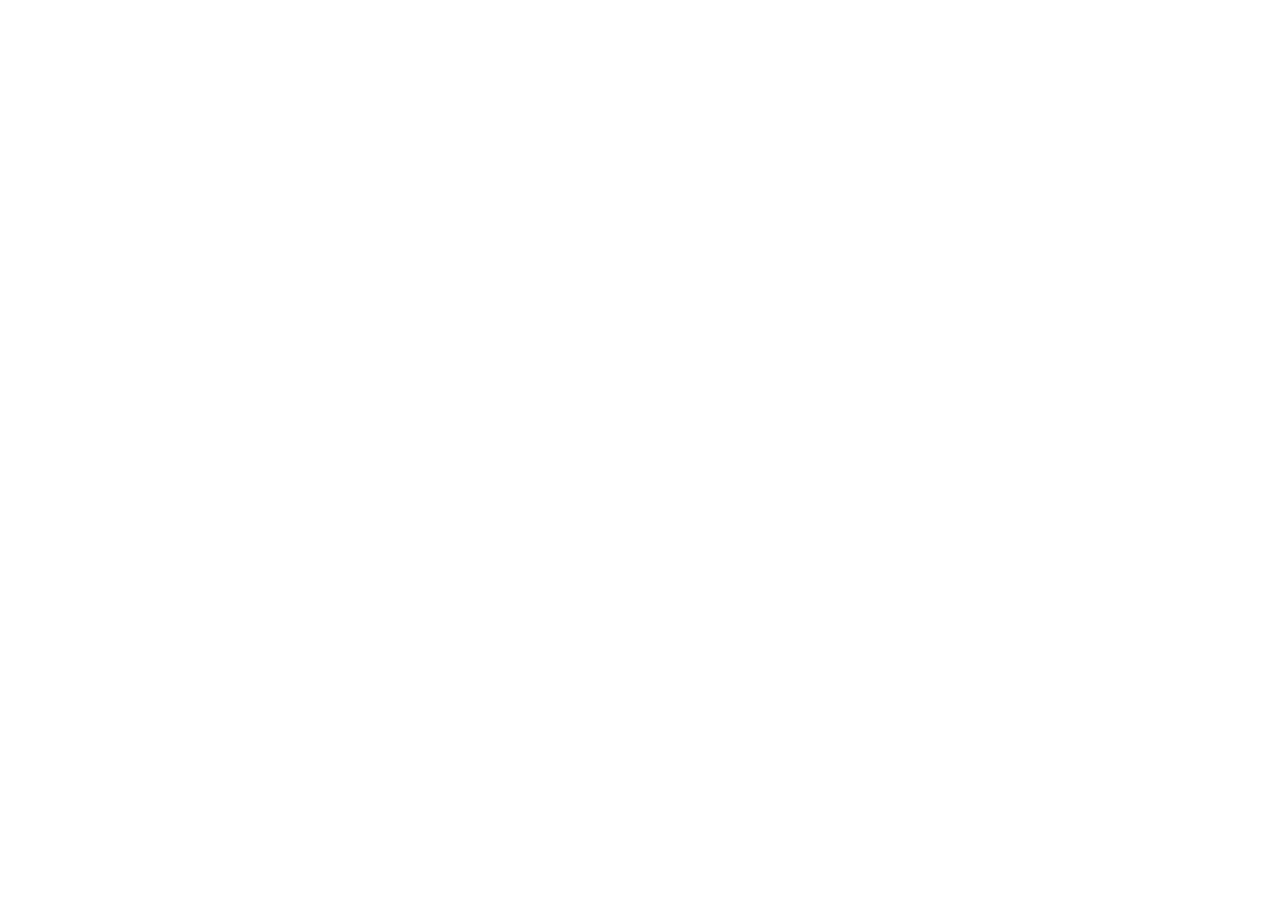
==== index.html @ 61483f07 "improve hash get" ====
<!DOCTYPE html>
<html lang="en">
  <head>
    <meta charset="UTF-8" />
    <meta name="viewport" content="width=device-width, initial-scale=1.0" />
    <title>HisWorks</title>

    <script>
      const hash = window.location.hash;

      const isSupabaseAuthRedirect =
        hash.includes("access_token=") ||
        hash.includes("error=") ||
        hash.includes("error_code=");

      if (isSupabaseAuthRedirect) {
        window.location.replace(`hisworks://confirm-email${hash}`);
      }
    </script>
  </head>

  <body>
    <p id="auth-message" hidden>Redirecting you back to the HisWorks app…</p>

    <script>
      if (
        window.location.hash.includes("access_token=") ||
        window.location.hash.includes("error=") ||
        window.location.hash.includes("error_code=")
      ) {
        document.getElementById("auth-message").hidden = false;
      }
    </script>

    <!-- Your normal homepage content stays here -->
  </body>
</html>
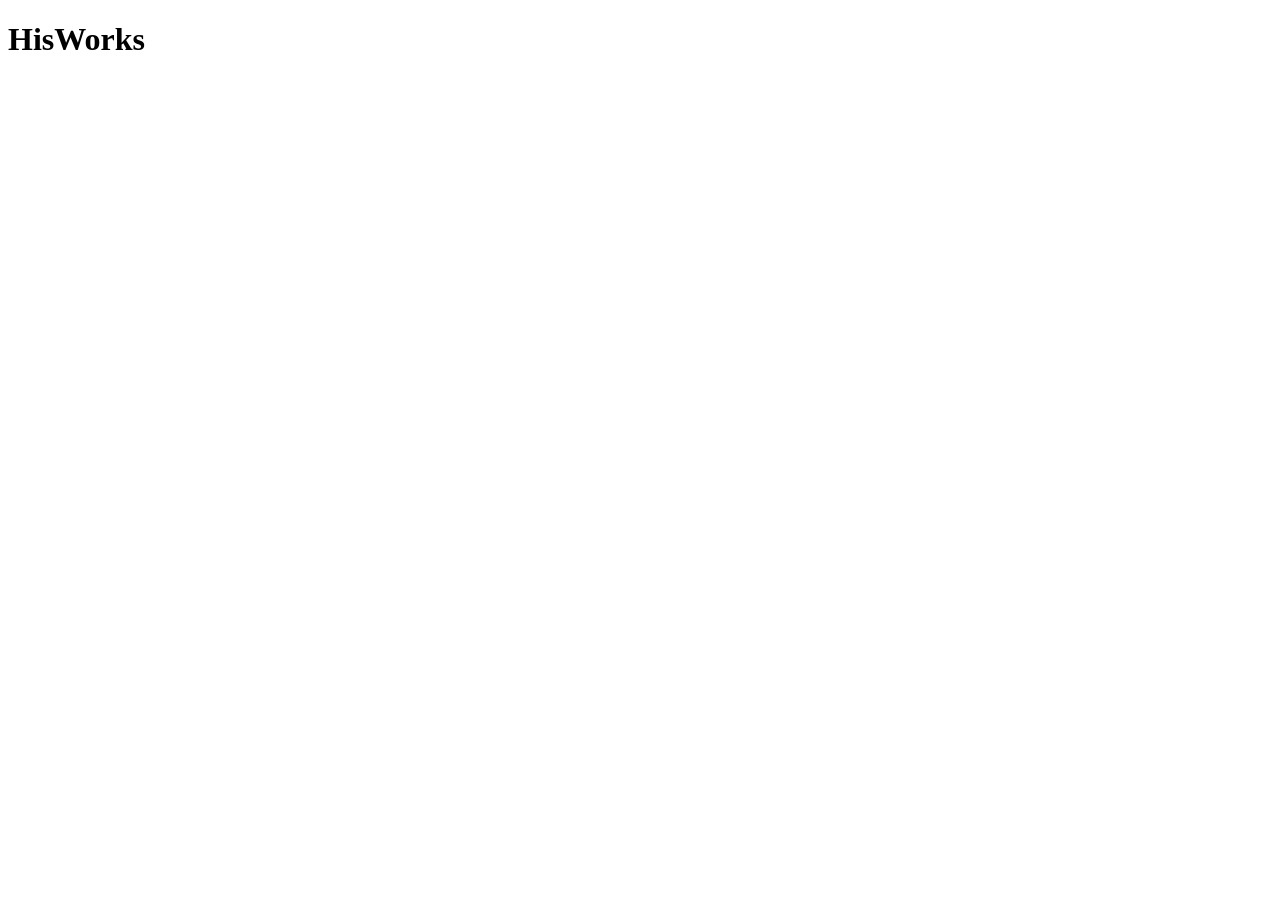
==== commit 0927a43c: "title" ====
--- a/index.html
+++ b/index.html
@@ -33,5 +33,6 @@
     </script>
 
     <!-- Your normal homepage content stays here -->
+    <h1>HisWorks</h1>
   </body>
 </html>
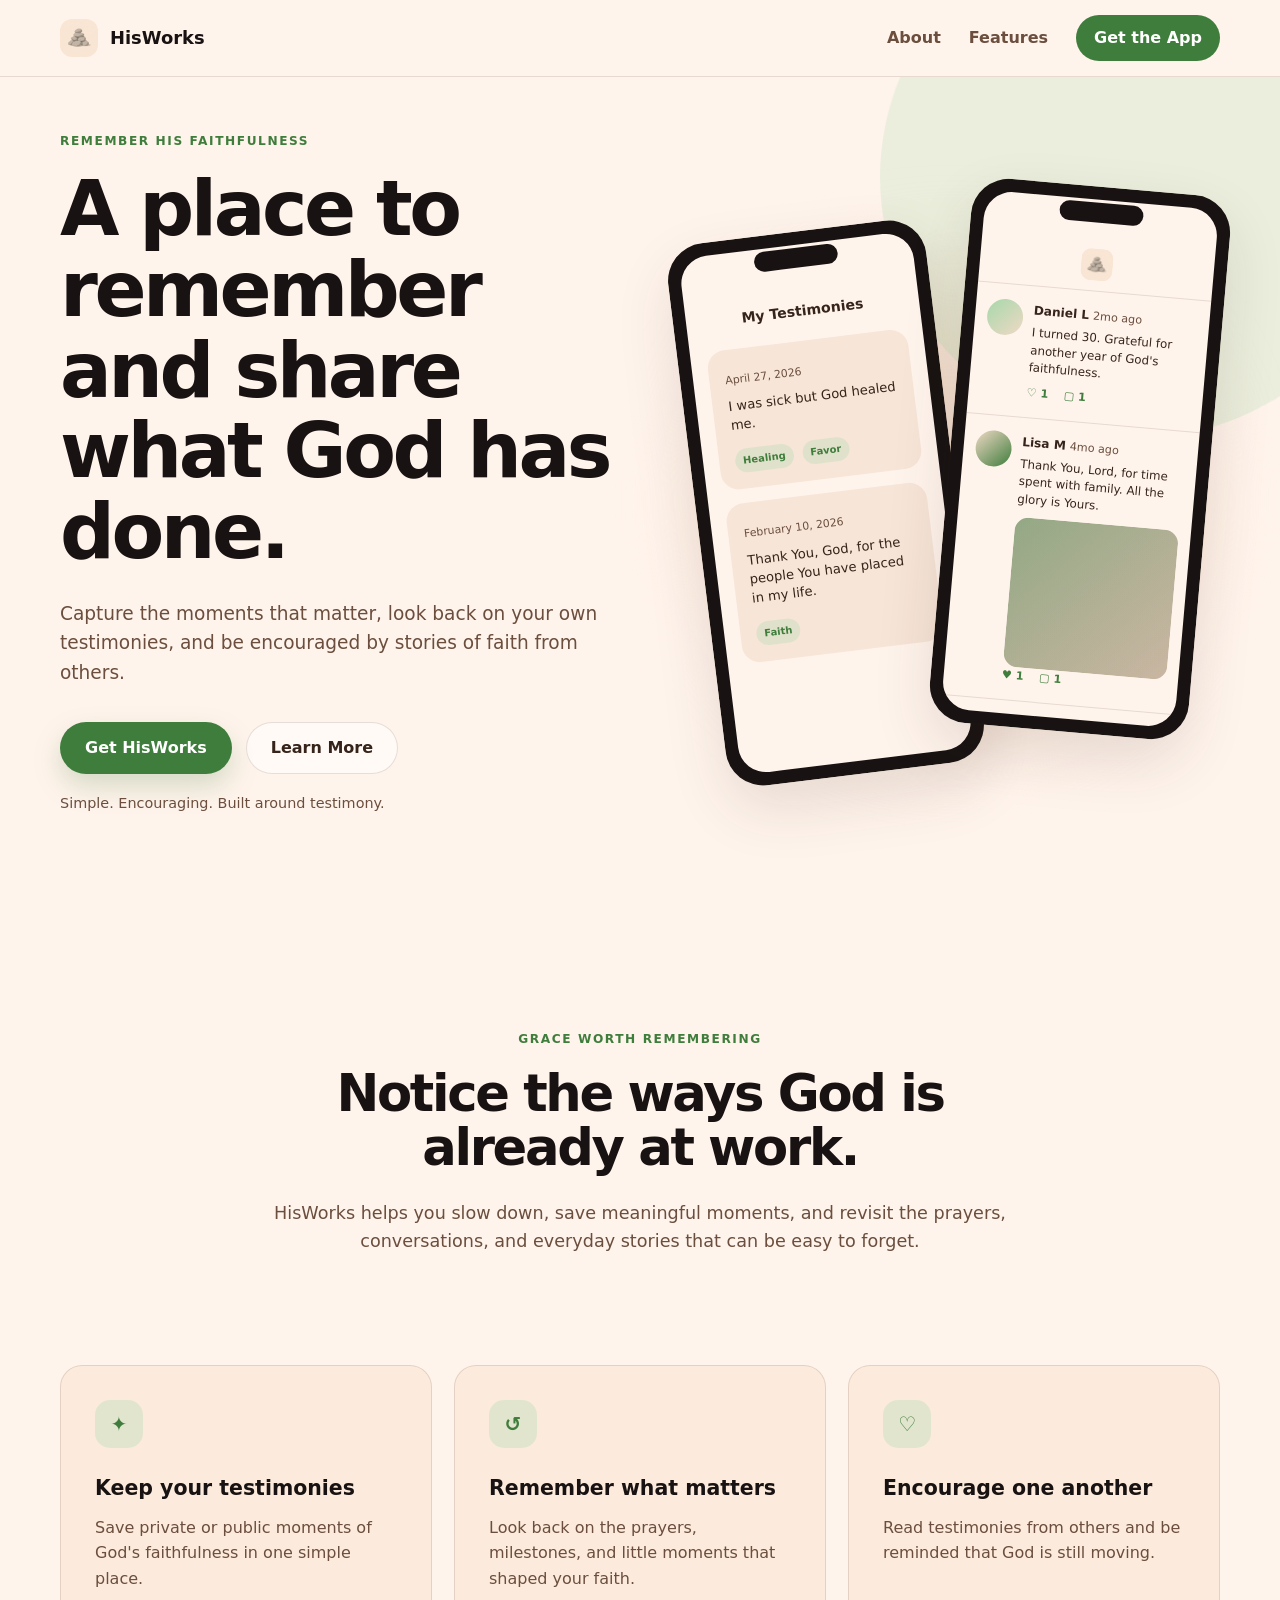
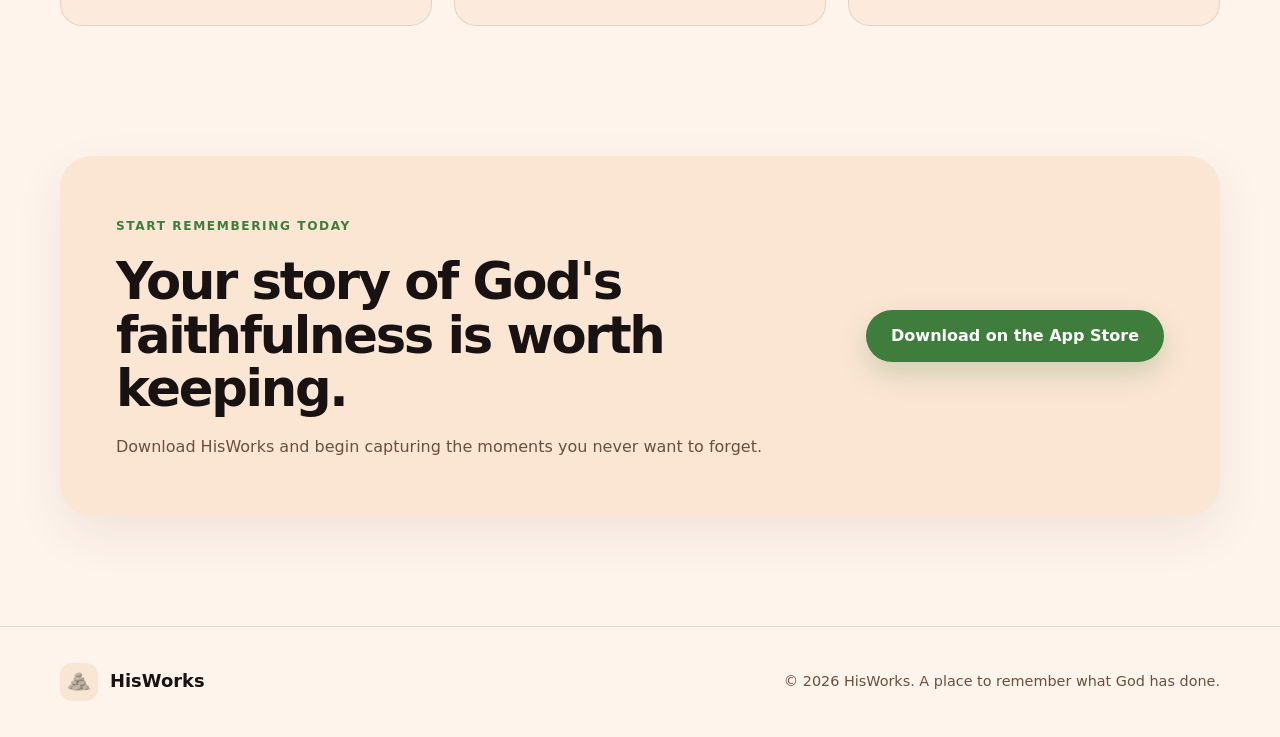
==== commit cd708683: "brand new homepage" ====
--- a/index.html
+++ b/index.html
@@ -3,6 +3,8 @@
   <head>
     <meta charset="UTF-8" />
     <meta name="viewport" content="width=device-width, initial-scale=1.0" />
+    <link rel="icon" href="/assets/favicon.ico" type="image/x-icon" />
+    <link rel="stylesheet" type="text/css" href="style.css" />
     <title>HisWorks</title>
 
     <script>
@@ -32,7 +34,183 @@
       }
     </script>
 
-    <!-- Your normal homepage content stays here -->
-    <h1>HisWorks</h1>
+    <header class="site-header">
+      <div class="container header-inner">
+        <a class="brand" href="#" aria-label="HisWorks home">
+          <img
+            class="brand-logo"
+            src="assets/icon2-1024x1024.png"
+            alt="HisWorks logo, an altar of rocks"
+          />
+          <span>HisWorks</span>
+        </a>
+        <nav class="site-nav" aria-label="Main navigation">
+          <a href="#about">About</a>
+          <a href="#features">Features</a>
+          <a
+            class="nav-button"
+            href="https://apps.apple.com/us/app/prayer-journal-hisworks/id6754654556"
+            >Get the App</a
+          >
+        </nav>
+      </div>
+    </header>
+
+    <main>
+      <section class="hero">
+        <div class="container hero-grid">
+          <div class="hero-copy">
+            <span class="eyebrow">Remember His faithfulness</span>
+            <h1>A place to remember and share what God has done.</h1>
+            <p>
+              Capture the moments that matter, look back on your own
+              testimonies, and be encouraged by stories of faith from others.
+            </p>
+            <div class="hero-actions">
+              <a
+                class="button button-primary"
+                href="https://apps.apple.com/us/app/prayer-journal-hisworks/id6754654556"
+                >Get HisWorks</a
+              >
+              <a class="button button-secondary" href="#about">Learn More</a>
+            </div>
+            <p class="hero-note">
+              Simple. Encouraging. Built around testimony.
+            </p>
+          </div>
+
+          <div class="hero-visual" aria-label="HisWorks app preview">
+            <div class="phone phone-back">
+              <div class="phone-screen soft-screen">
+                <div class="mini-heading">My Testimonies</div>
+                <div class="mini-card">
+                  <span class="mini-date">April 27, 2026</span>
+                  <p>I was sick but God healed me.</p>
+                  <span class="mini-tag">Healing</span>
+                  <span class="mini-tag">Favor</span>
+                </div>
+                <div class="mini-card">
+                  <span class="mini-date">February 10, 2026</span>
+                  <p>
+                    Thank You, God, for the people You have placed in my life.
+                  </p>
+                  <span class="mini-tag">Faith</span>
+                </div>
+              </div>
+            </div>
+
+            <div class="phone phone-front">
+              <div class="phone-screen">
+                <div class="feed-mark">
+                  <img
+                    src="assets/icon2-1024x1024.png"
+                    alt="HisWorks logo, an altar of rocks"
+                  />
+                </div>
+                <div class="feed-post">
+                  <div class="avatar"></div>
+                  <div>
+                    <strong>Daniel L</strong><span>2mo ago</span>
+                    <p>
+                      I turned 30. Grateful for another year of God's
+                      faithfulness.
+                    </p>
+                    <div class="post-actions">♡ 1 &nbsp;&nbsp; ▢ 1</div>
+                  </div>
+                </div>
+                <div class="feed-post">
+                  <div class="avatar avatar-two"></div>
+                  <div>
+                    <strong>Lisa M</strong><span>4mo ago</span>
+                    <p>
+                      Thank You, Lord, for time spent with family. All the glory
+                      is Yours.
+                    </p>
+                    <div class="photo-placeholder"></div>
+                    <div class="post-actions">♥ 1 &nbsp;&nbsp; ▢ 1</div>
+                  </div>
+                </div>
+              </div>
+            </div>
+
+            <div class="hero-glow"></div>
+          </div>
+        </div>
+      </section>
+
+      <section class="section" id="about">
+        <div class="container narrow">
+          <span class="eyebrow">Grace worth remembering</span>
+          <h2>Notice the ways God is already at work.</h2>
+          <p class="section-intro">
+            HisWorks helps you slow down, save meaningful moments, and revisit
+            the prayers, conversations, and everyday stories that can be easy to
+            forget.
+          </p>
+        </div>
+      </section>
+
+      <section class="section feature-section" id="features">
+        <div class="container">
+          <div class="feature-grid">
+            <article class="feature-card">
+              <div class="feature-icon">✦</div>
+              <h3>Keep your testimonies</h3>
+              <p>
+                Save private or public moments of God's faithfulness in one
+                simple place.
+              </p>
+            </article>
+            <article class="feature-card">
+              <div class="feature-icon">↺</div>
+              <h3>Remember what matters</h3>
+              <p>
+                Look back on the prayers, milestones, and little moments that
+                shaped your faith.
+              </p>
+            </article>
+            <article class="feature-card">
+              <div class="feature-icon">♡</div>
+              <h3>Encourage one another</h3>
+              <p>
+                Read testimonies from others and be reminded that God is still
+                moving.
+              </p>
+            </article>
+          </div>
+        </div>
+      </section>
+
+      <section class="cta-section" id="download">
+        <div class="container cta-card">
+          <div>
+            <span class="eyebrow">Start remembering today</span>
+            <h2>Your story of God's faithfulness is worth keeping.</h2>
+            <p>
+              Download HisWorks and begin capturing the moments you never want
+              to forget.
+            </p>
+          </div>
+          <a
+            class="button button-primary"
+            href="https://apps.apple.com/us/app/prayer-journal-hisworks/id6754654556"
+            >Download on the App Store</a
+          >
+        </div>
+      </section>
+    </main>
+    <footer class="site-footer">
+      <div class="container footer-inner">
+        <a class="brand" href="#">
+          <img
+            class="brand-logo"
+            src="assets/icon2-1024x1024.png"
+            alt="HisWorks logo, an altar of rocks"
+          />
+          <span>HisWorks</span>
+        </a>
+        <p>© 2026 HisWorks. A place to remember what God has done.</p>
+      </div>
+    </footer>
   </body>
 </html>
--- a/style.css
+++ b/style.css
@@ -0,0 +1,518 @@
+:root {
+  --background: #fff4ec;
+  --surface: #fbe6d4;
+  --surface-soft: #efd9c5;
+  --dark: #181312;
+  --ink: #36241a;
+  --ink-muted: #6b4e3d;
+  --primary: #3f7d3c;
+  --primary-soft: #a6d8aa;
+  --logo-background: #fce7cf;
+  --white: #ffffff;
+  --border: rgba(107, 78, 61, 0.16);
+  --shadow: 0 24px 60px rgba(54, 36, 26, 0.12);
+  --container: 1160px;
+}
+
+* {
+  box-sizing: border-box;
+}
+html {
+  scroll-behavior: smooth;
+}
+body {
+  margin: 0;
+  font-family: Inter, ui-sans-serif, system-ui, -apple-system,
+    BlinkMacSystemFont, "Segoe UI", sans-serif;
+  color: var(--ink);
+  background: var(--background);
+  line-height: 1.6;
+}
+img {
+  display: block;
+  max-width: 100%;
+}
+a {
+  color: inherit;
+  text-decoration: none;
+}
+.container {
+  width: min(calc(100% - 40px), var(--container));
+  margin: 0 auto;
+}
+.narrow {
+  max-width: 760px;
+  text-align: center;
+}
+
+.site-header {
+  position: sticky;
+  top: 0;
+  z-index: 20;
+  background: rgba(255, 244, 236, 0.88);
+  border-bottom: 1px solid var(--border);
+  backdrop-filter: blur(16px);
+}
+.header-inner {
+  min-height: 76px;
+  display: flex;
+  align-items: center;
+  justify-content: space-between;
+  gap: 24px;
+}
+.brand {
+  display: inline-flex;
+  align-items: center;
+  gap: 12px;
+  color: var(--dark);
+  font-size: 1.12rem;
+  font-weight: 800;
+}
+.brand-logo {
+  width: 38px;
+  height: 38px;
+  border-radius: 12px;
+  background: var(--logo-background);
+}
+.site-nav {
+  display: flex;
+  align-items: center;
+  gap: 28px;
+  color: var(--ink-muted);
+  font-weight: 650;
+}
+.site-nav a:hover {
+  color: var(--primary);
+}
+.nav-button {
+  padding: 10px 18px;
+  color: var(--white) !important;
+  background: var(--primary);
+  border-radius: 999px;
+}
+
+.hero {
+  position: relative;
+  overflow: hidden;
+  padding: 50px 0 110px;
+}
+.hero::before {
+  content: "";
+  position: absolute;
+  top: -160px;
+  right: -120px;
+  width: 520px;
+  height: 520px;
+  border-radius: 50%;
+  background: rgba(166, 216, 170, 0.22);
+
+  animation: heroFloat 12s ease-in-out infinite;
+  will-change: transform;
+}
+.hero-grid {
+  position: relative;
+  display: grid;
+  grid-template-columns: 1.02fr 0.98fr;
+  align-items: center;
+  gap: 70px;
+}
+.eyebrow {
+  display: inline-block;
+  margin-bottom: 18px;
+  color: var(--primary);
+  font-size: 0.76rem;
+  font-weight: 800;
+  letter-spacing: 0.13em;
+  text-transform: uppercase;
+}
+.hero h1,
+.section h2,
+.cta-card h2 {
+  margin: 0;
+  color: var(--dark);
+  letter-spacing: -0.045em;
+  line-height: 1.05;
+}
+.hero h1 {
+  max-width: 680px;
+  font-size: clamp(3.1rem, 6vw, 5.9rem);
+}
+.hero-copy > p {
+  max-width: 610px;
+  margin: 26px 0 0;
+  color: var(--ink-muted);
+  font-size: 1.16rem;
+}
+.hero-actions {
+  display: flex;
+  flex-wrap: wrap;
+  gap: 14px;
+  margin-top: 34px;
+}
+.button {
+  display: inline-flex;
+  min-height: 52px;
+  align-items: center;
+  justify-content: center;
+  padding: 0 24px;
+  border: 1px solid transparent;
+  border-radius: 999px;
+  font-weight: 750;
+  transition: transform 160ms ease, background 160ms ease;
+}
+.button:hover {
+  transform: translateY(-2px);
+}
+.button-primary {
+  color: var(--white);
+  background: var(--primary);
+  box-shadow: 0 12px 28px rgba(63, 125, 60, 0.22);
+}
+.button-primary:hover {
+  background: #346d32;
+}
+.button-secondary {
+  color: var(--ink);
+  background: rgba(255, 255, 255, 0.5);
+  border-color: var(--border);
+}
+.hero-note {
+  margin-top: 18px !important;
+  font-size: 0.9rem !important;
+}
+
+.hero-visual {
+  position: relative;
+  min-height: 570px;
+}
+.phone {
+  position: absolute;
+  width: 260px;
+  padding: 12px;
+  border: 1px solid rgba(54, 36, 26, 0.14);
+  border-radius: 38px;
+  background: var(--dark);
+  box-shadow: var(--shadow);
+  transition: transform 350ms cubic-bezier(0.22, 1, 0.36, 1),
+    box-shadow 350ms ease;
+}
+.phone::before {
+  content: "";
+  position: absolute;
+  top: 15px;
+  left: 50%;
+  width: 84px;
+  height: 20px;
+  border-radius: 999px;
+  background: var(--dark);
+  transform: translateX(-50%);
+  z-index: 2;
+}
+.phone-screen {
+  height: 520px;
+  overflow: hidden;
+  padding-top: 38px;
+  border-radius: 28px;
+  background: var(--background);
+}
+.phone-back {
+  top: 44px;
+  left: 10px;
+  transform: rotate(-7deg);
+}
+.phone-front {
+  top: 0;
+  right: 10px;
+  z-index: 2;
+  transform: rotate(5deg);
+}
+.hero-visual:hover .phone-back {
+  transform: translate(-20px, -4px) rotate(-10deg);
+  box-shadow: 0 30px 70px rgba(54, 36, 26, 0.18);
+}
+.hero-visual:hover .phone-front {
+  transform: translate(20px, -12px) rotate(8deg);
+  box-shadow: 0 35px 80px rgba(54, 36, 26, 0.22);
+}
+.soft-screen {
+  padding: 55px 16px 18px;
+}
+.mini-heading {
+  margin-bottom: 18px;
+  text-align: center;
+  font-size: 0.88rem;
+  font-weight: 800;
+}
+.mini-card {
+  margin-bottom: 14px;
+  padding: 16px;
+  border-radius: 18px;
+  background: rgba(239, 217, 197, 0.52);
+}
+.mini-card p {
+  margin: 6px 0 12px;
+  font-size: 0.82rem;
+  line-height: 1.45;
+}
+.mini-date {
+  color: var(--ink-muted);
+  font-size: 0.68rem;
+}
+.mini-tag {
+  display: inline-block;
+  margin: 2px 4px 0 0;
+  padding: 4px 8px;
+  color: var(--primary);
+  background: rgba(166, 216, 170, 0.28);
+  border-radius: 999px;
+  font-size: 0.62rem;
+  font-weight: 700;
+}
+.feed-mark {
+  display: grid;
+  height: 54px;
+  place-items: center;
+  border-bottom: 1px solid var(--border);
+}
+.feed-mark img {
+  width: 32px;
+  height: 32px;
+  border-radius: 10px;
+  background: var(--logo-background);
+}
+.feed-post {
+  display: grid;
+  grid-template-columns: 36px 1fr;
+  gap: 10px;
+  padding: 15px 12px;
+  border-bottom: 1px solid var(--border);
+  font-size: 0.7rem;
+}
+.feed-post strong {
+  display: inline-block;
+  margin-right: 4px;
+  font-size: 0.76rem;
+}
+.feed-post span {
+  color: var(--ink-muted);
+}
+.feed-post p {
+  margin: 4px 0 8px;
+  font-size: 0.74rem;
+  line-height: 1.45;
+}
+.avatar {
+  width: 36px;
+  height: 36px;
+  border-radius: 50%;
+  background: linear-gradient(135deg, var(--primary-soft), var(--surface-soft));
+}
+.avatar-two {
+  background: linear-gradient(135deg, var(--surface-soft), var(--primary));
+}
+.photo-placeholder {
+  height: 150px;
+  margin-top: 9px;
+  border-radius: 14px;
+  background: linear-gradient(rgba(24, 19, 18, 0.08), rgba(24, 19, 18, 0.08)),
+    linear-gradient(135deg, #9eb58f, #d9c4ae);
+}
+.post-actions {
+  color: var(--primary);
+  font-weight: 800;
+}
+.hero-glow {
+  position: absolute;
+  inset: 90px 30px 30px;
+  border-radius: 50%;
+  background: rgba(251, 230, 212, 0.9);
+  filter: blur(48px);
+  z-index: -1;
+  transition: transform 350ms ease, opacity 350ms ease;
+}
+.hero-visual:hover .hero-glow {
+  transform: scale(1.08);
+  opacity: 0.8;
+}
+.section {
+  padding: 100px 0;
+}
+.section h2,
+.cta-card h2 {
+  font-size: clamp(2.2rem, 4vw, 4rem);
+}
+.section-intro {
+  margin: 24px auto 0;
+  color: var(--ink-muted);
+  font-size: 1.1rem;
+}
+#about {
+  padding-bottom: 10px;
+}
+.feature-grid {
+  display: grid;
+  grid-template-columns: repeat(3, 1fr);
+  gap: 22px;
+}
+.feature-card {
+  padding: 34px;
+  border: 1px solid var(--border);
+  border-radius: 22px;
+  background: rgba(251, 230, 212, 0.68);
+}
+.feature-icon {
+  display: grid;
+  width: 48px;
+  height: 48px;
+  margin-bottom: 24px;
+  place-items: center;
+  color: var(--primary);
+  background: rgba(166, 216, 170, 0.3);
+  border-radius: 15px;
+  font-size: 1.25rem;
+  font-weight: 800;
+}
+.feature-card h3 {
+  margin: 0 0 10px;
+  color: var(--dark);
+  font-size: 1.28rem;
+}
+.feature-card p {
+  margin: 0;
+  color: var(--ink-muted);
+}
+
+.cta-section {
+  padding: 30px 0 110px;
+}
+.cta-card {
+  display: flex;
+  align-items: center;
+  justify-content: space-between;
+  gap: 44px;
+  padding: 56px;
+  border-radius: 32px;
+  background: var(--surface);
+  box-shadow: 0 18px 50px rgba(54, 36, 26, 0.08);
+}
+.cta-card > div {
+  max-width: 700px;
+}
+.cta-card p {
+  margin: 18px 0 0;
+  color: var(--ink-muted);
+}
+.cta-card .button {
+  flex: 0 0 auto;
+}
+.site-footer {
+  border-top: 1px solid var(--border);
+}
+.footer-inner {
+  min-height: 110px;
+  display: flex;
+  align-items: center;
+  justify-content: space-between;
+  gap: 30px;
+}
+.footer-inner p {
+  margin: 0;
+  color: var(--ink-muted);
+  font-size: 0.9rem;
+}
+
+@media (max-width: 900px) {
+  .hero {
+    padding-top: 72px;
+  }
+  .hero-grid {
+    grid-template-columns: 1fr;
+    gap: 54px;
+  }
+  .hero-copy {
+    text-align: center;
+  }
+  .hero-copy > p {
+    margin-right: auto;
+    margin-left: auto;
+  }
+  .hero-actions {
+    justify-content: center;
+  }
+  .hero-visual {
+    width: min(100%, 560px);
+    margin: 0 auto;
+  }
+  .feature-grid {
+    grid-template-columns: 1fr;
+  }
+  .cta-card {
+    align-items: flex-start;
+    flex-direction: column;
+  }
+}
+
+@media (max-width: 640px) {
+  .container {
+    width: min(calc(100% - 28px), var(--container));
+  }
+  .site-nav > a:not(.nav-button) {
+    display: none;
+  }
+  .hero {
+    padding: 58px 0 80px;
+  }
+  .hero h1 {
+    font-size: clamp(2.65rem, 14vw, 4.1rem);
+  }
+  .hero-copy > p {
+    font-size: 1rem;
+  }
+  .hero-actions {
+    flex-direction: column;
+  }
+  .button {
+    width: 100%;
+  }
+  .hero-visual {
+    min-height: 510px;
+  }
+  .phone {
+    width: 220px;
+  }
+  .phone-screen {
+    height: 450px;
+  }
+  .phone-back {
+    left: -4px;
+  }
+  .phone-front {
+    right: -4px;
+  }
+  .section {
+    padding: 76px 0;
+  }
+  .feature-card,
+  .cta-card {
+    padding: 28px;
+  }
+  .footer-inner {
+    padding: 28px 0;
+    align-items: flex-start;
+    flex-direction: column;
+  }
+}
+
+@keyframes heroFloat {
+  0% {
+    transform: translate3d(0, 0, 0) scale(1);
+  }
+
+  50% {
+    transform: translate3d(12px, 28px, 0) scale(1.04);
+  }
+
+  100% {
+    transform: translate3d(0, 0, 0) scale(1);
+  }
+}
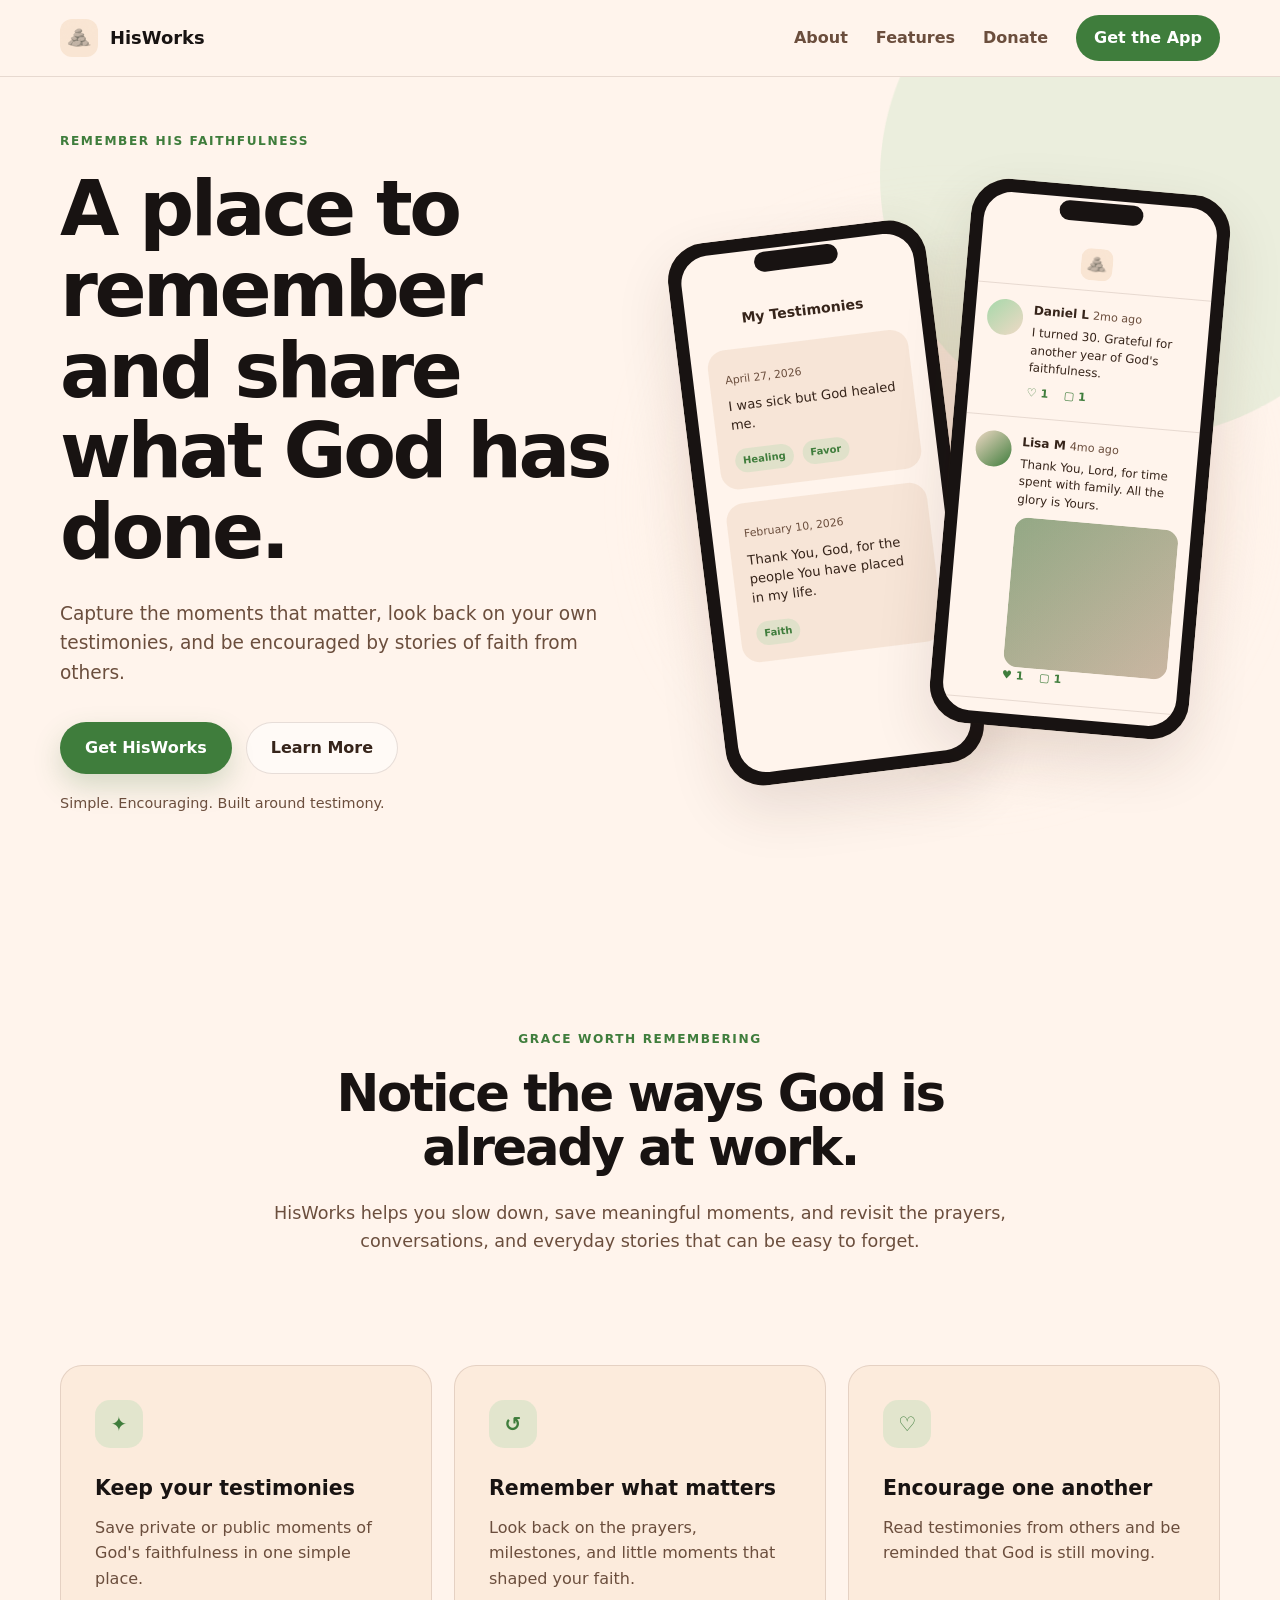
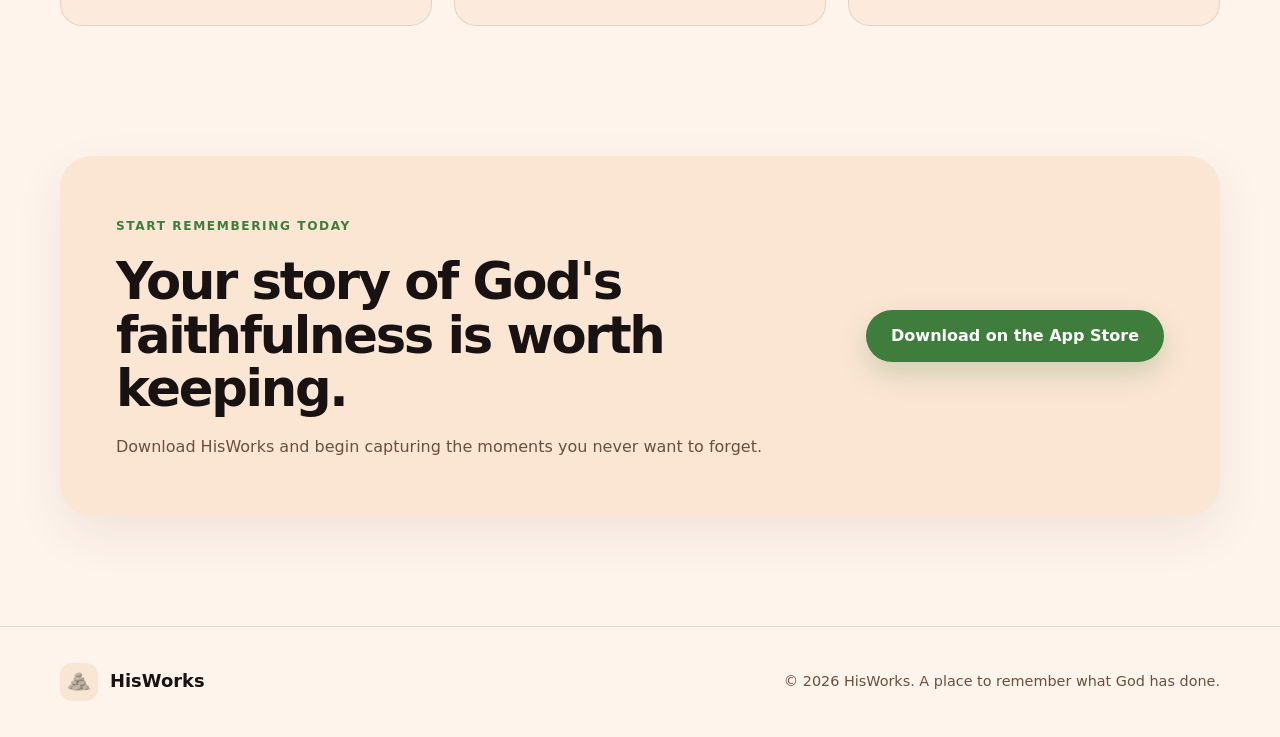
==== commit 077226a1: "donate page" ====
--- a/index.html
+++ b/index.html
@@ -3,7 +3,12 @@
   <head>
     <meta charset="UTF-8" />
     <meta name="viewport" content="width=device-width, initial-scale=1.0" />
-    <link rel="icon" href="/assets/favicon.ico" type="image/x-icon" />
+    <meta
+      name="description"
+      content="Capture the moments that matter, look back on your own
+    testimonies, and be encouraged by stories of faith from others."
+    />
+    <link rel="icon" href="assets/favicon.ico" type="image/x-icon" />
     <link rel="stylesheet" type="text/css" href="style.css" />
     <title>HisWorks</title>
 
@@ -47,6 +52,7 @@
         <nav class="site-nav" aria-label="Main navigation">
           <a href="#about">About</a>
           <a href="#features">Features</a>
+          <a href="/donate">Donate</a>
           <a
             class="nav-button"
             href="https://apps.apple.com/us/app/prayer-journal-hisworks/id6754654556"
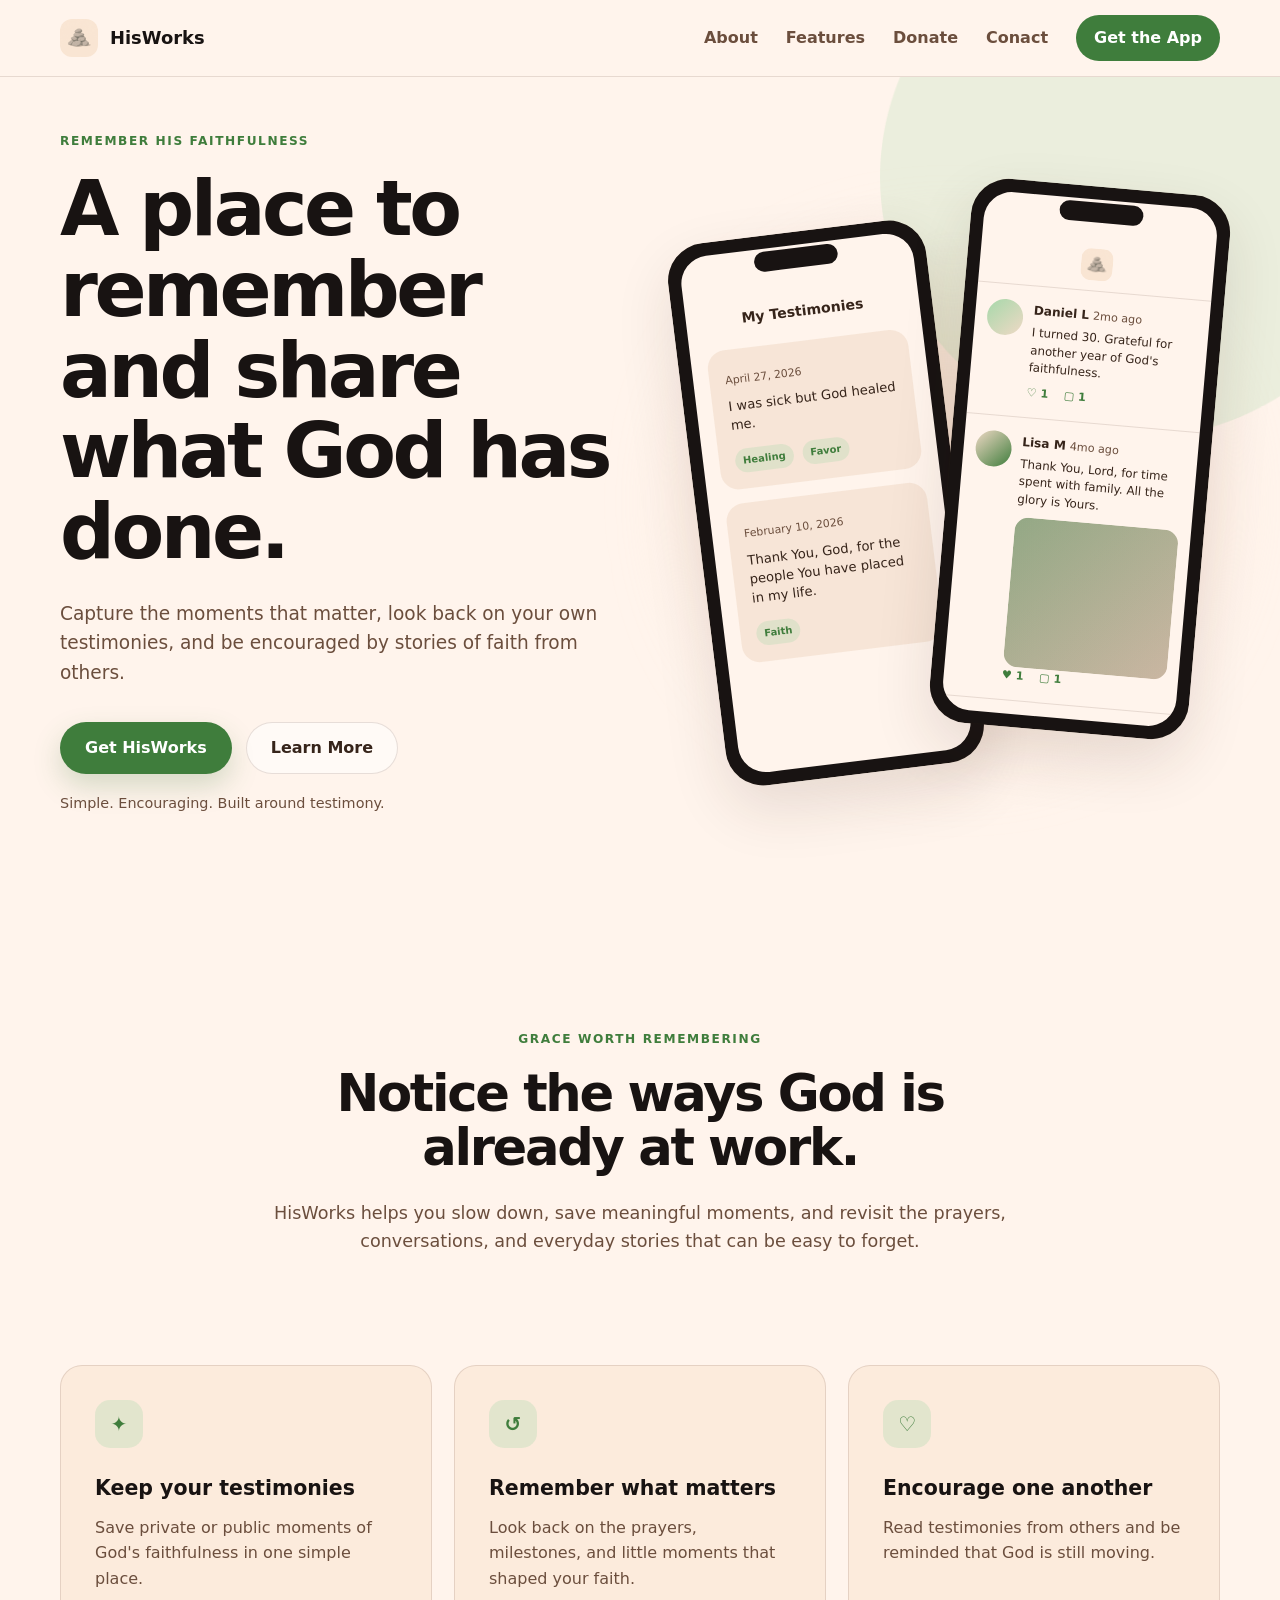
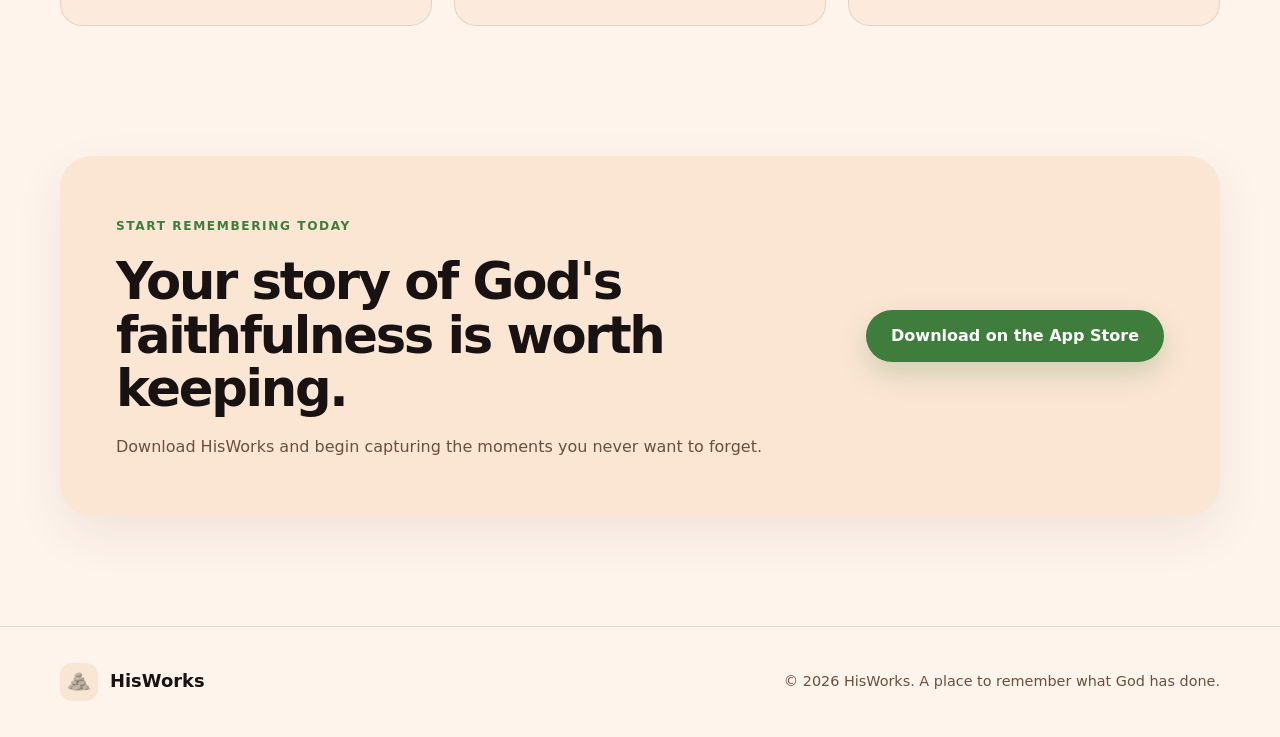
==== commit 7c49122f: "nav" ====
--- a/index.html
+++ b/index.html
@@ -9,8 +9,8 @@
     testimonies, and be encouraged by stories of faith from others."
     />
     <link rel="icon" href="assets/favicon.ico" type="image/x-icon" />
-    <link rel="stylesheet" type="text/css" href="style.css" />
-    <title>HisWorks</title>
+    <link rel="stylesheet" type="text/css" href="assets/styles/global.css" />
+    <title>HisWorks | Prayer Journal App</title>
 
     <script>
       const hash = window.location.hash;
@@ -53,6 +53,7 @@
           <a href="#about">About</a>
           <a href="#features">Features</a>
           <a href="/donate">Donate</a>
+          <a href="/support">Conact</a>
           <a
             class="nav-button"
             href="https://apps.apple.com/us/app/prayer-journal-hisworks/id6754654556"
--- a/assets/styles/global.css
+++ b/assets/styles/global.css
@@ -0,0 +1,519 @@
+:root {
+  --background: #fff4ec;
+  --surface: #fbe6d4;
+  --surface-soft: #efd9c5;
+  --dark: #181312;
+  --ink: #36241a;
+  --ink-muted: #6b4e3d;
+  --primary: #3f7d3c;
+  --primary-soft: #a6d8aa;
+  --logo-background: #fce7cf;
+  --white: #ffffff;
+  --border: rgba(107, 78, 61, 0.16);
+  --shadow: 0 24px 60px rgba(54, 36, 26, 0.12);
+  --container: 1160px;
+}
+
+* {
+  box-sizing: border-box;
+}
+html {
+  scroll-behavior: smooth;
+}
+body {
+  margin: 0;
+  font-family: Inter, ui-sans-serif, system-ui, -apple-system,
+    BlinkMacSystemFont, "Segoe UI", sans-serif;
+  color: var(--ink);
+  background: var(--background);
+  line-height: 1.6;
+}
+img {
+  display: block;
+  max-width: 100%;
+}
+a {
+  color: inherit;
+  text-decoration: none;
+}
+.container {
+  width: min(calc(100% - 40px), var(--container));
+  margin: 0 auto;
+}
+.narrow {
+  max-width: 760px;
+  text-align: center;
+}
+
+.site-header {
+  position: sticky;
+  top: 0;
+  z-index: 20;
+  background: rgba(255, 244, 236, 0.88);
+  border-bottom: 1px solid var(--border);
+  backdrop-filter: blur(16px);
+}
+.header-inner {
+  min-height: 76px;
+  display: flex;
+  align-items: center;
+  justify-content: space-between;
+  gap: 24px;
+}
+.brand {
+  display: inline-flex;
+  align-items: center;
+  gap: 12px;
+  color: var(--dark);
+  font-size: 1.12rem;
+  font-weight: 800;
+}
+.brand-logo {
+  width: 38px;
+  height: 38px;
+  border-radius: 12px;
+  background: var(--logo-background);
+}
+.site-nav {
+  display: flex;
+  align-items: center;
+  gap: 28px;
+  color: var(--ink-muted);
+  font-weight: 650;
+}
+.site-nav a:hover {
+  color: var(--primary);
+}
+.nav-button {
+  padding: 10px 18px;
+  color: var(--white) !important;
+  background: var(--primary);
+  border-radius: 999px;
+}
+
+.hero {
+  position: relative;
+  overflow: hidden;
+  padding: 50px 0 110px;
+}
+.hero::before {
+  content: "";
+  position: absolute;
+  top: -160px;
+  right: -120px;
+  width: 520px;
+  height: 520px;
+  border-radius: 50%;
+  background: rgba(166, 216, 170, 0.22);
+
+  animation: heroFloat 12s ease-in-out infinite;
+  will-change: transform;
+}
+.hero-grid {
+  position: relative;
+  display: grid;
+  grid-template-columns: 1.02fr 0.98fr;
+  align-items: center;
+  gap: 70px;
+}
+.eyebrow {
+  display: inline-block;
+  margin-bottom: 18px;
+  color: var(--primary);
+  font-size: 0.76rem;
+  font-weight: 800;
+  letter-spacing: 0.13em;
+  text-transform: uppercase;
+}
+.hero h1,
+.section h2,
+.cta-card h2 {
+  margin: 0;
+  color: var(--dark);
+  letter-spacing: -0.045em;
+  line-height: 1.05;
+}
+.hero h1 {
+  max-width: 680px;
+  font-size: clamp(3.1rem, 6vw, 5.9rem);
+}
+.hero-copy > p {
+  max-width: 610px;
+  margin: 26px 0 0;
+  color: var(--ink-muted);
+  font-size: 1.16rem;
+}
+.hero-actions {
+  display: flex;
+  flex-wrap: wrap;
+  gap: 14px;
+  margin-top: 34px;
+}
+.button {
+  display: inline-flex;
+  min-height: 52px;
+  align-items: center;
+  justify-content: center;
+  padding: 0 24px;
+  border: 1px solid transparent;
+  border-radius: 999px;
+  font-weight: 750;
+  transition: transform 160ms ease, background 160ms ease;
+}
+.button:hover {
+  transform: translateY(-2px);
+}
+.button-primary {
+  color: var(--white);
+  background: var(--primary);
+  box-shadow: 0 12px 28px rgba(63, 125, 60, 0.22);
+}
+.button-primary:hover {
+  background: #346d32;
+}
+.button-secondary {
+  color: var(--ink);
+  background: rgba(255, 255, 255, 0.5);
+  border-color: var(--border);
+}
+.hero-note {
+  margin-top: 18px !important;
+  font-size: 0.9rem !important;
+}
+
+.hero-visual {
+  position: relative;
+  min-height: 570px;
+}
+.phone {
+  position: absolute;
+  width: 260px;
+  padding: 12px;
+  border: 1px solid rgba(54, 36, 26, 0.14);
+  border-radius: 38px;
+  background: var(--dark);
+  box-shadow: var(--shadow);
+  transition: transform 350ms cubic-bezier(0.22, 1, 0.36, 1),
+    box-shadow 350ms ease;
+}
+.phone::before {
+  content: "";
+  position: absolute;
+  top: 15px;
+  left: 50%;
+  width: 84px;
+  height: 20px;
+  border-radius: 999px;
+  background: var(--dark);
+  transform: translateX(-50%);
+  z-index: 2;
+}
+.phone-screen {
+  height: 520px;
+  overflow: hidden;
+  padding-top: 38px;
+  border-radius: 28px;
+  background: var(--background);
+}
+.phone-back {
+  top: 44px;
+  left: 10px;
+  transform: rotate(-7deg);
+}
+.phone-front {
+  top: 0;
+  right: 10px;
+  z-index: 2;
+  transform: rotate(5deg);
+}
+.hero-visual:hover .phone-back {
+  transform: translate(-20px, -4px) rotate(-10deg);
+  box-shadow: 0 30px 70px rgba(54, 36, 26, 0.18);
+}
+.hero-visual:hover .phone-front {
+  transform: translate(20px, -12px) rotate(8deg);
+  box-shadow: 0 35px 80px rgba(54, 36, 26, 0.22);
+}
+.soft-screen {
+  padding: 55px 16px 18px;
+}
+.mini-heading {
+  margin-bottom: 18px;
+  text-align: center;
+  font-size: 0.88rem;
+  font-weight: 800;
+}
+.mini-card {
+  margin-bottom: 14px;
+  padding: 16px;
+  border-radius: 18px;
+  background: rgba(239, 217, 197, 0.52);
+}
+.mini-card p {
+  margin: 6px 0 12px;
+  font-size: 0.82rem;
+  line-height: 1.45;
+}
+.mini-date {
+  color: var(--ink-muted);
+  font-size: 0.68rem;
+}
+.mini-tag {
+  display: inline-block;
+  margin: 2px 4px 0 0;
+  padding: 4px 8px;
+  color: var(--primary);
+  background: rgba(166, 216, 170, 0.28);
+  border-radius: 999px;
+  font-size: 0.62rem;
+  font-weight: 700;
+}
+.feed-mark {
+  display: grid;
+  height: 54px;
+  place-items: center;
+  border-bottom: 1px solid var(--border);
+}
+.feed-mark img {
+  width: 32px;
+  height: 32px;
+  border-radius: 10px;
+  background: var(--logo-background);
+}
+.feed-post {
+  display: grid;
+  grid-template-columns: 36px 1fr;
+  gap: 10px;
+  padding: 15px 12px;
+  border-bottom: 1px solid var(--border);
+  font-size: 0.7rem;
+}
+.feed-post strong {
+  display: inline-block;
+  margin-right: 4px;
+  font-size: 0.76rem;
+}
+.feed-post span {
+  color: var(--ink-muted);
+}
+.feed-post p {
+  margin: 4px 0 8px;
+  font-size: 0.74rem;
+  line-height: 1.45;
+}
+.avatar {
+  width: 36px;
+  height: 36px;
+  border-radius: 50%;
+  background: linear-gradient(135deg, var(--primary-soft), var(--surface-soft));
+}
+.avatar-two {
+  background: linear-gradient(135deg, var(--surface-soft), var(--primary));
+}
+.photo-placeholder {
+  height: 150px;
+  margin-top: 9px;
+  border-radius: 14px;
+  background: linear-gradient(rgba(24, 19, 18, 0.08), rgba(24, 19, 18, 0.08)),
+    linear-gradient(135deg, #9eb58f, #d9c4ae);
+}
+.post-actions {
+  color: var(--primary);
+  font-weight: 800;
+}
+.hero-glow {
+  position: absolute;
+  inset: 90px 30px 30px;
+  border-radius: 50%;
+  background: rgba(251, 230, 212, 0.9);
+  filter: blur(48px);
+  z-index: -1;
+  transition: transform 350ms ease, opacity 350ms ease;
+}
+.hero-visual:hover .hero-glow {
+  transform: scale(1.08);
+  opacity: 0.8;
+}
+.section {
+  padding: 100px 0;
+}
+.section h1,
+.section h2,
+.cta-card h2 {
+  font-size: clamp(2.2rem, 4vw, 4rem);
+}
+.section-intro {
+  margin: 24px auto 0;
+  color: var(--ink-muted);
+  font-size: 1.1rem;
+}
+#about {
+  padding-bottom: 10px;
+}
+.feature-grid {
+  display: grid;
+  grid-template-columns: repeat(3, 1fr);
+  gap: 22px;
+}
+.feature-card {
+  padding: 34px;
+  border: 1px solid var(--border);
+  border-radius: 22px;
+  background: rgba(251, 230, 212, 0.68);
+}
+.feature-icon {
+  display: grid;
+  width: 48px;
+  height: 48px;
+  margin-bottom: 24px;
+  place-items: center;
+  color: var(--primary);
+  background: rgba(166, 216, 170, 0.3);
+  border-radius: 15px;
+  font-size: 1.25rem;
+  font-weight: 800;
+}
+.feature-card h3 {
+  margin: 0 0 10px;
+  color: var(--dark);
+  font-size: 1.28rem;
+}
+.feature-card p {
+  margin: 0;
+  color: var(--ink-muted);
+}
+
+.cta-section {
+  padding: 30px 0 110px;
+}
+.cta-card {
+  display: flex;
+  align-items: center;
+  justify-content: space-between;
+  gap: 44px;
+  padding: 56px;
+  border-radius: 32px;
+  background: var(--surface);
+  box-shadow: 0 18px 50px rgba(54, 36, 26, 0.08);
+}
+.cta-card > div {
+  max-width: 700px;
+}
+.cta-card p {
+  margin: 18px 0 0;
+  color: var(--ink-muted);
+}
+.cta-card .button {
+  flex: 0 0 auto;
+}
+.site-footer {
+  border-top: 1px solid var(--border);
+}
+.footer-inner {
+  min-height: 110px;
+  display: flex;
+  align-items: center;
+  justify-content: space-between;
+  gap: 30px;
+}
+.footer-inner p {
+  margin: 0;
+  color: var(--ink-muted);
+  font-size: 0.9rem;
+}
+
+@media (max-width: 900px) {
+  .hero {
+    padding-top: 72px;
+  }
+  .hero-grid {
+    grid-template-columns: 1fr;
+    gap: 54px;
+  }
+  .hero-copy {
+    text-align: center;
+  }
+  .hero-copy > p {
+    margin-right: auto;
+    margin-left: auto;
+  }
+  .hero-actions {
+    justify-content: center;
+  }
+  .hero-visual {
+    width: min(100%, 560px);
+    margin: 0 auto;
+  }
+  .feature-grid {
+    grid-template-columns: 1fr;
+  }
+  .cta-card {
+    align-items: flex-start;
+    flex-direction: column;
+  }
+}
+
+@media (max-width: 640px) {
+  .container {
+    width: min(calc(100% - 28px), var(--container));
+  }
+  .site-nav > a:not(.nav-button) {
+    display: none;
+  }
+  .hero {
+    padding: 58px 0 80px;
+  }
+  .hero h1 {
+    font-size: clamp(2.65rem, 14vw, 4.1rem);
+  }
+  .hero-copy > p {
+    font-size: 1rem;
+  }
+  .hero-actions {
+    flex-direction: column;
+  }
+  .button {
+    width: 100%;
+  }
+  .hero-visual {
+    min-height: 510px;
+  }
+  .phone {
+    width: 220px;
+  }
+  .phone-screen {
+    height: 450px;
+  }
+  .phone-back {
+    left: -4px;
+  }
+  .phone-front {
+    right: -4px;
+  }
+  .section {
+    padding: 76px 0;
+  }
+  .feature-card,
+  .cta-card {
+    padding: 28px;
+  }
+  .footer-inner {
+    padding: 28px 0;
+    align-items: flex-start;
+    flex-direction: column;
+  }
+}
+
+@keyframes heroFloat {
+  0% {
+    transform: translate3d(0, 0, 0) scale(1);
+  }
+
+  50% {
+    transform: translate3d(12px, 28px, 0) scale(1.04);
+  }
+
+  100% {
+    transform: translate3d(0, 0, 0) scale(1);
+  }
+}
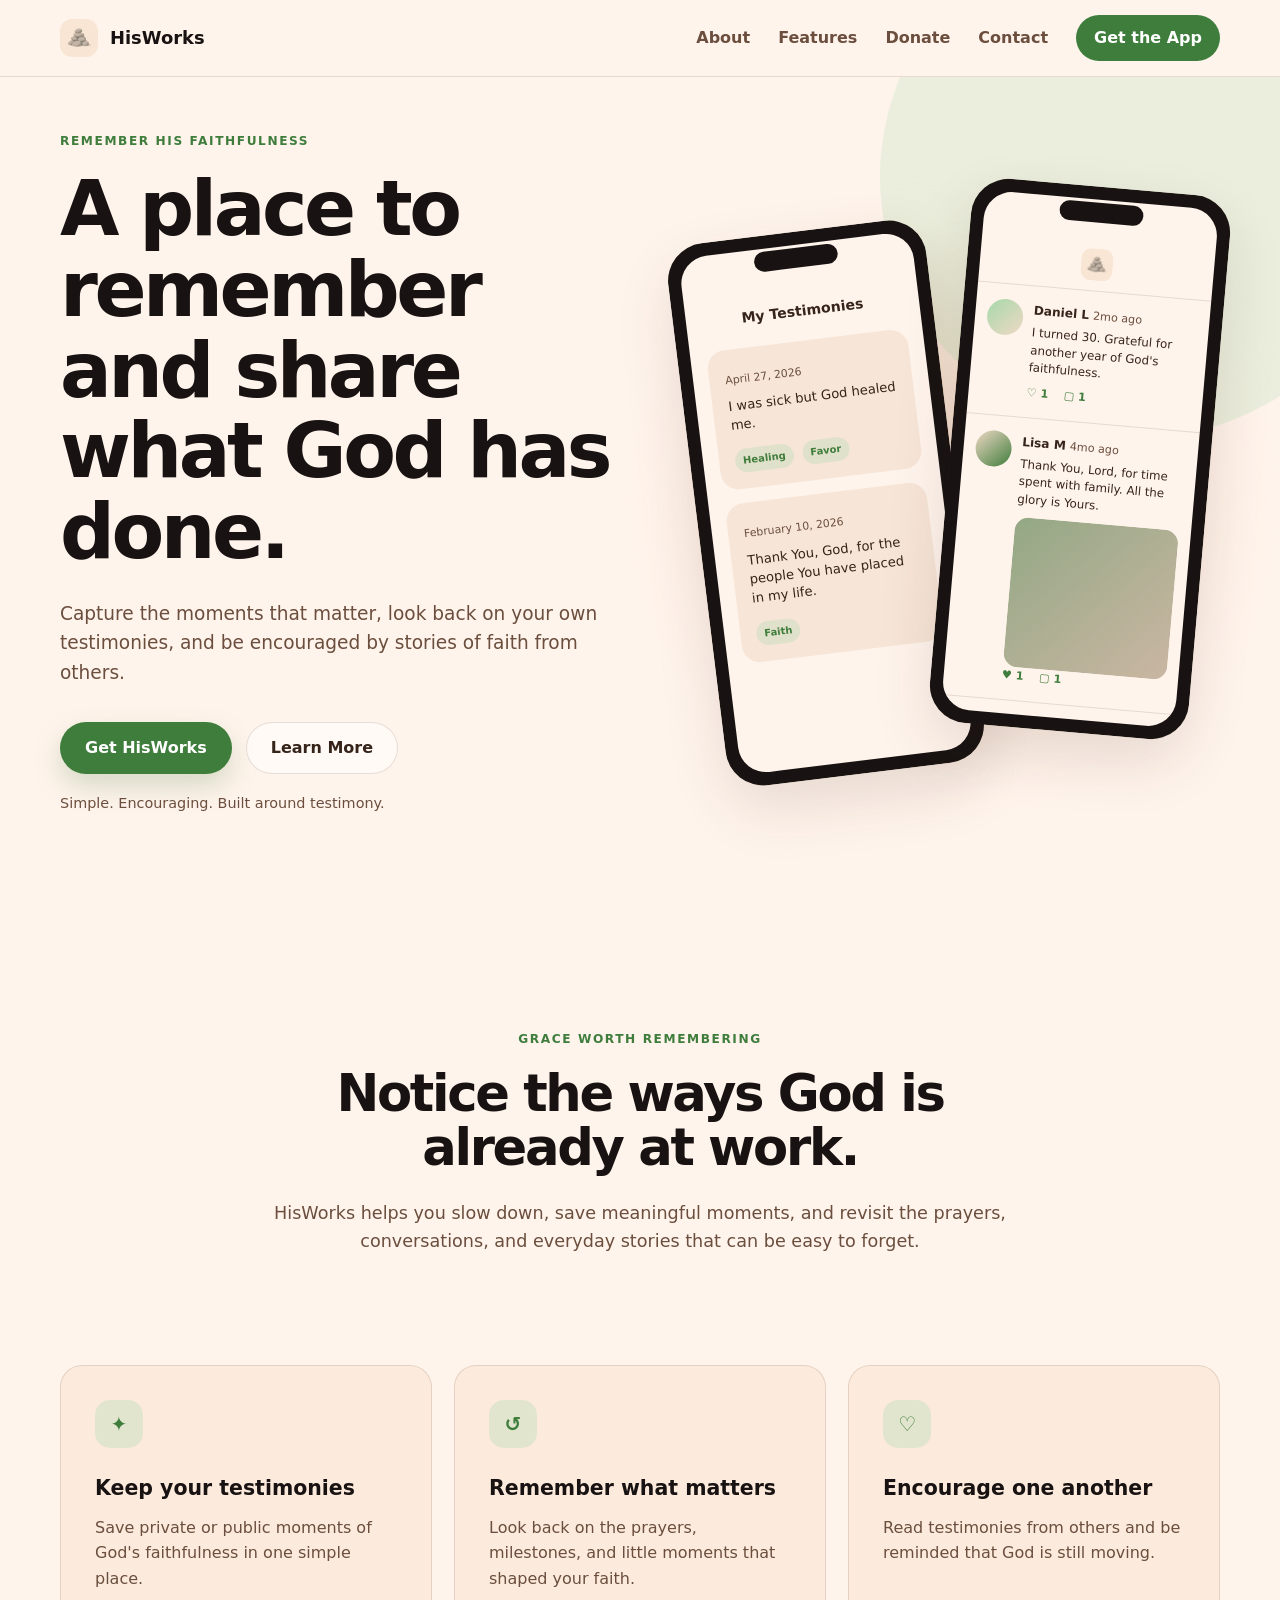
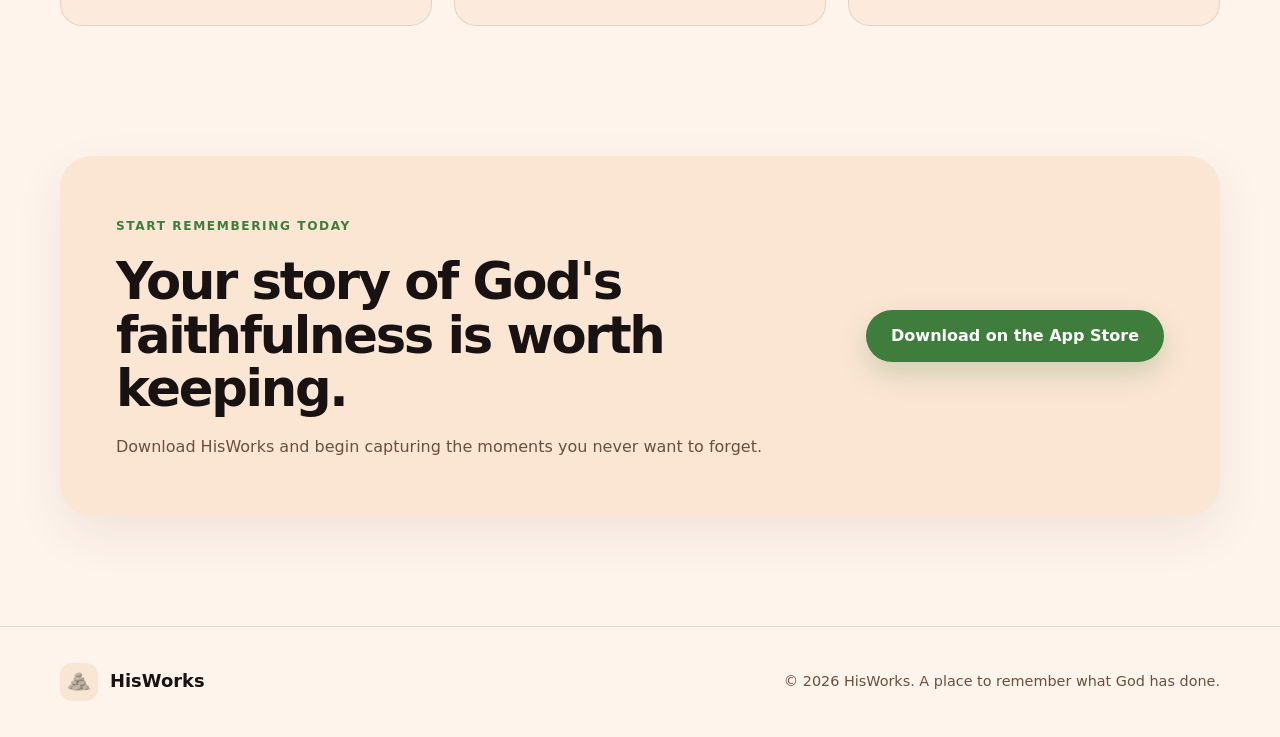
==== commit 206c0a7a: "typo" ====
--- a/index.html
+++ b/index.html
@@ -53,7 +53,7 @@
           <a href="#about">About</a>
           <a href="#features">Features</a>
           <a href="/donate">Donate</a>
-          <a href="/support">Conact</a>
+          <a href="/support">Contact</a>
           <a
             class="nav-button"
             href="https://apps.apple.com/us/app/prayer-journal-hisworks/id6754654556"
